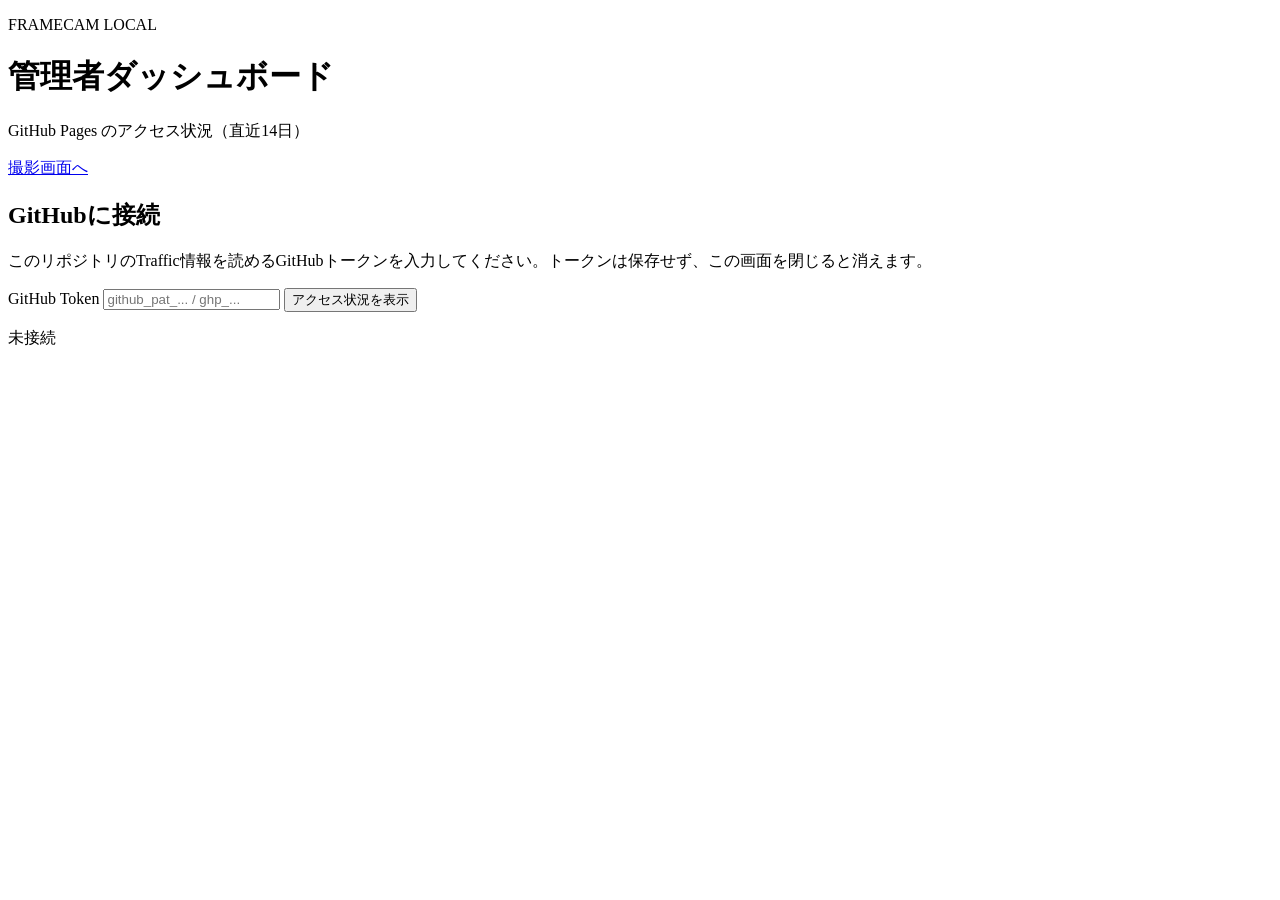
==== admin.html @ f6dfadf2 "Add FrameCam admin traffic dashboard" ====
<!doctype html>
<html lang="ja">
<head>
  <meta charset="utf-8" />
  <meta name="viewport" content="width=device-width,initial-scale=1,viewport-fit=cover" />
  <meta name="robots" content="noindex,nofollow,noarchive" />
  <meta name="theme-color" content="#0b0b0c" />
  <meta http-equiv="Content-Security-Policy" content="default-src 'none'; script-src 'self'; style-src 'self'; connect-src https://api.github.com; img-src 'none'; object-src 'none'; base-uri 'none'; form-action 'none';" />
  <title>FrameCam 管理者</title>
  <link rel="stylesheet" href="admin.css" />
</head>
<body>
  <main class="admin-shell">
    <header class="admin-head">
      <div>
        <p class="eyebrow">FRAMECAM LOCAL</p>
        <h1>管理者ダッシュボード</h1>
        <p class="sub">GitHub Pages のアクセス状況（直近14日）</p>
      </div>
      <a class="back-link" href="./">撮影画面へ</a>
    </header>

    <section class="panel auth-panel" aria-labelledby="authTitle">
      <div>
        <h2 id="authTitle">GitHubに接続</h2>
        <p>このリポジトリのTraffic情報を読めるGitHubトークンを入力してください。トークンは保存せず、この画面を閉じると消えます。</p>
      </div>
      <div class="auth-row">
        <label class="token-field">
          <span>GitHub Token</span>
          <input id="tokenInput" type="password" autocomplete="off" autocapitalize="off" spellcheck="false" placeholder="github_pat_... / ghp_..." />
        </label>
        <button id="loadBtn" class="primary" type="button">アクセス状況を表示</button>
      </div>
      <p id="authStatus" class="status" aria-live="polite">未接続</p>
    </section>

    <section id="dashboard" hidden>
      <div class="summary-grid">
        <article class="metric"><span>ページ閲覧</span><strong id="viewCount">—</strong><small id="viewUnique">—</small></article>
        <article class="metric"><span>ユニーク訪問者</span><strong id="uniqueVisitors">—</strong><small>GitHub集計値</small></article>
        <article class="metric"><span>リポジトリClone</span><strong id="cloneCount">—</strong><small id="cloneUnique">—</small></article>
        <article class="metric muted-metric"><span>現在利用中</span><strong>取得不可</strong><small>GitHub Trafficはリアルタイム接続数を提供しません</small></article>
      </div>

      <section class="panel">
        <div class="section-head">
          <div><h2>日別アクセス</h2><p>過去14日のページ閲覧数とユニーク訪問者数</p></div>
          <button id="refreshBtn" class="ghost" type="button">更新</button>
        </div>
        <div id="dailyChart" class="daily-chart" aria-label="日別アクセスグラフ"></div>
        <p id="updatedAt" class="updated"></p>
      </section>

      <div class="two-col">
        <section class="panel">
          <div class="section-head"><div><h2>参照元</h2><p>どこからアクセスされたか</p></div></div>
          <div class="table-wrap"><table><thead><tr><th>参照元</th><th>閲覧</th><th>Unique</th></tr></thead><tbody id="referrerBody"></tbody></table></div>
        </section>

        <section class="panel">
          <div class="section-head"><div><h2>よく見られたページ</h2><p>GitHubが集計した人気パス</p></div></div>
          <div class="table-wrap"><table><thead><tr><th>ページ</th><th>閲覧</th><th>Unique</th></tr></thead><tbody id="pathBody"></tbody></table></div>
        </section>
      </div>

      <section class="panel privacy-panel">
        <h2>この管理画面で分かる範囲</h2>
        <p>閲覧数・ユニーク訪問者数・参照元などの集計値を表示します。アクセスした個人名、IPアドレス、撮影画像、登録フレーム、撮影回数は取得しません。</p>
      </section>
    </section>
  </main>
  <script src="admin.js" defer></script>
</body>
</html>
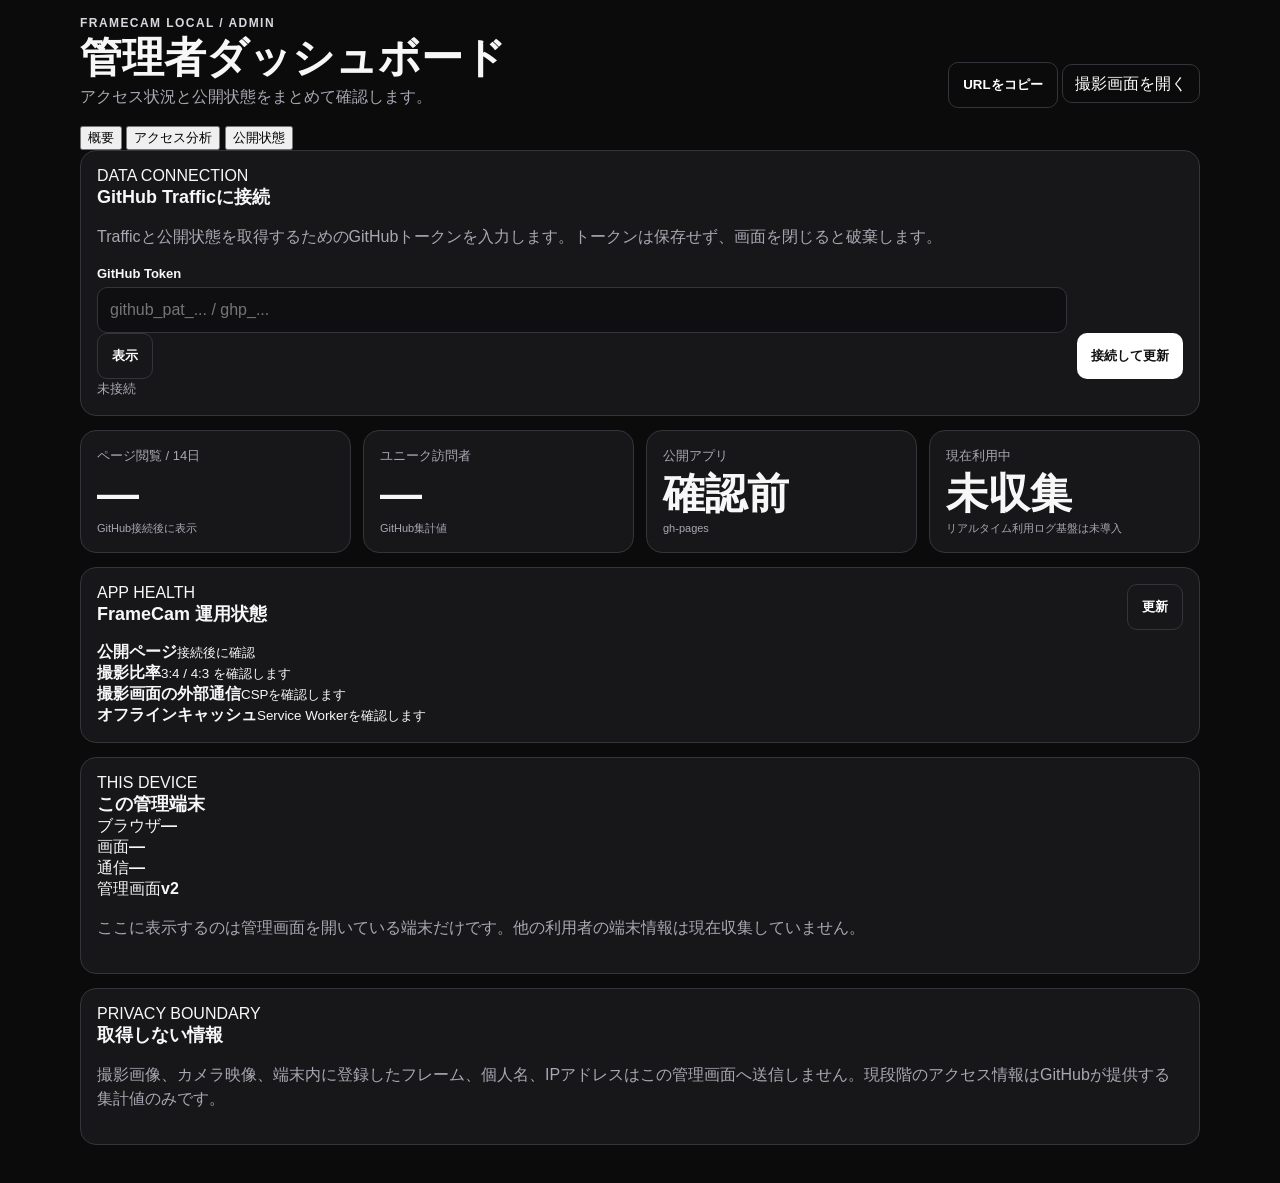
==== commit e68fc5c7: "Rebuild FrameCam admin dashboard v2" ====
--- a/admin.html
+++ b/admin.html
@@ -4,8 +4,8 @@
   <meta charset="utf-8" />
   <meta name="viewport" content="width=device-width,initial-scale=1,viewport-fit=cover" />
   <meta name="robots" content="noindex,nofollow,noarchive" />
-  <meta name="theme-color" content="#0b0b0c" />
-  <meta http-equiv="Content-Security-Policy" content="default-src 'none'; script-src 'self'; style-src 'self'; connect-src https://api.github.com; img-src 'none'; object-src 'none'; base-uri 'none'; form-action 'none';" />
+  <meta name="theme-color" content="#0d1117" />
+  <meta http-equiv="Content-Security-Policy" content="default-src 'none'; script-src 'self'; style-src 'self'; connect-src https://api.github.com; img-src 'none'; object-src 'none'; base-uri 'none'; form-action 'none'; frame-ancestors 'none';" />
   <title>FrameCam 管理者</title>
   <link rel="stylesheet" href="admin.css" />
 </head>
@@ -13,60 +13,144 @@
   <main class="admin-shell">
     <header class="admin-head">
       <div>
-        <p class="eyebrow">FRAMECAM LOCAL</p>
+        <div class="title-line"><span class="brand-dot"></span><p class="eyebrow">FRAMECAM LOCAL / ADMIN</p></div>
         <h1>管理者ダッシュボード</h1>
-        <p class="sub">GitHub Pages のアクセス状況（直近14日）</p>
+        <p class="sub">アクセス状況と公開状態をまとめて確認します。</p>
       </div>
-      <a class="back-link" href="./">撮影画面へ</a>
+      <div class="head-actions">
+        <button id="copyAppUrlBtn" class="ghost compact" type="button">URLをコピー</button>
+        <a class="back-link" href="./">撮影画面を開く</a>
+      </div>
     </header>
 
-    <section class="panel auth-panel" aria-labelledby="authTitle">
-      <div>
-        <h2 id="authTitle">GitHubに接続</h2>
-        <p>このリポジトリのTraffic情報を読めるGitHubトークンを入力してください。トークンは保存せず、この画面を閉じると消えます。</p>
+    <nav class="tabbar" aria-label="管理メニュー">
+      <button class="tab-btn active" type="button" data-tab="overview" aria-selected="true">概要</button>
+      <button class="tab-btn" type="button" data-tab="traffic" aria-selected="false">アクセス分析</button>
+      <button class="tab-btn" type="button" data-tab="system" aria-selected="false">公開状態</button>
+    </nav>
+
+    <section class="panel connection-panel" aria-labelledby="authTitle">
+      <div class="connection-copy">
+        <div class="section-kicker">DATA CONNECTION</div>
+        <h2 id="authTitle">GitHub Trafficに接続</h2>
+        <p>Trafficと公開状態を取得するためのGitHubトークンを入力します。トークンは保存せず、画面を閉じると破棄します。</p>
       </div>
       <div class="auth-row">
         <label class="token-field">
           <span>GitHub Token</span>
-          <input id="tokenInput" type="password" autocomplete="off" autocapitalize="off" spellcheck="false" placeholder="github_pat_... / ghp_..." />
+          <div class="token-input-row">
+            <input id="tokenInput" type="password" autocomplete="off" autocapitalize="off" spellcheck="false" placeholder="github_pat_... / ghp_..." />
+            <button id="toggleTokenBtn" class="ghost compact" type="button" aria-label="トークン表示切替">表示</button>
+          </div>
         </label>
-        <button id="loadBtn" class="primary" type="button">アクセス状況を表示</button>
+        <button id="loadBtn" class="primary" type="button">接続して更新</button>
+        <button id="disconnectBtn" class="ghost" type="button" hidden>切断</button>
       </div>
-      <p id="authStatus" class="status" aria-live="polite">未接続</p>
+      <div class="status-line">
+        <span id="connectionDot" class="status-dot"></span>
+        <p id="authStatus" class="status" aria-live="polite">未接続</p>
+      </div>
     </section>
 
-    <section id="dashboard" hidden>
+    <section id="tab-overview" class="tab-panel">
       <div class="summary-grid">
-        <article class="metric"><span>ページ閲覧</span><strong id="viewCount">—</strong><small id="viewUnique">—</small></article>
+        <article class="metric"><span>ページ閲覧 / 14日</span><strong id="viewCount">—</strong><small id="viewUnique">GitHub接続後に表示</small></article>
         <article class="metric"><span>ユニーク訪問者</span><strong id="uniqueVisitors">—</strong><small>GitHub集計値</small></article>
+        <article class="metric"><span>公開アプリ</span><strong id="releaseLabel">確認前</strong><small id="deployShort">gh-pages</small></article>
+        <article class="metric warn-metric"><span>現在利用中</span><strong>未収集</strong><small>リアルタイム利用ログ基盤は未導入</small></article>
+      </div>
+
+      <div class="overview-grid">
+        <section class="panel">
+          <div class="section-head"><div><div class="section-kicker">APP HEALTH</div><h2>FrameCam 運用状態</h2></div><button id="refreshBtn" class="ghost compact" type="button">更新</button></div>
+          <div class="health-list">
+            <div class="health-row"><span class="health-icon" id="publishHealthIcon"></span><div><strong>公開ページ</strong><small id="publishHealth">接続後に確認</small></div></div>
+            <div class="health-row"><span class="health-icon" id="ratioHealthIcon"></span><div><strong>撮影比率</strong><small id="ratioHealth">3:4 / 4:3 を確認します</small></div></div>
+            <div class="health-row"><span class="health-icon" id="privacyHealthIcon"></span><div><strong>撮影画面の外部通信</strong><small id="privacyHealth">CSPを確認します</small></div></div>
+            <div class="health-row"><span class="health-icon" id="cacheHealthIcon"></span><div><strong>オフラインキャッシュ</strong><small id="cacheHealth">Service Workerを確認します</small></div></div>
+          </div>
+        </section>
+
+        <section class="panel">
+          <div class="section-kicker">THIS DEVICE</div>
+          <h2>この管理端末</h2>
+          <div class="detail-list">
+            <div><span>ブラウザ</span><strong id="deviceBrowser">—</strong></div>
+            <div><span>画面</span><strong id="deviceScreen">—</strong></div>
+            <div><span>通信</span><strong id="deviceOnline">—</strong></div>
+            <div><span>管理画面</span><strong>v2</strong></div>
+          </div>
+          <p class="fine-note">ここに表示するのは管理画面を開いている端末だけです。他の利用者の端末情報は現在収集していません。</p>
+        </section>
+      </div>
+
+      <section class="panel notice-panel">
+        <div class="section-kicker">PRIVACY BOUNDARY</div>
+        <h2>取得しない情報</h2>
+        <p>撮影画像、カメラ映像、端末内に登録したフレーム、個人名、IPアドレスはこの管理画面へ送信しません。現段階のアクセス情報はGitHubが提供する集計値のみです。</p>
+      </section>
+    </section>
+
+    <section id="tab-traffic" class="tab-panel" hidden>
+      <div class="summary-grid traffic-summary">
+        <article class="metric"><span>ページ閲覧</span><strong id="trafficViewCount">—</strong><small>直近14日</small></article>
+        <article class="metric"><span>ユニーク</span><strong id="trafficUnique">—</strong><small>直近14日</small></article>
         <article class="metric"><span>リポジトリClone</span><strong id="cloneCount">—</strong><small id="cloneUnique">—</small></article>
-        <article class="metric muted-metric"><span>現在利用中</span><strong>取得不可</strong><small>GitHub Trafficはリアルタイム接続数を提供しません</small></article>
+        <article class="metric muted-metric"><span>リアルタイム</span><strong>対象外</strong><small>GitHub Trafficはリアルタイム接続数を提供しません</small></article>
       </div>
 
       <section class="panel">
-        <div class="section-head">
-          <div><h2>日別アクセス</h2><p>過去14日のページ閲覧数とユニーク訪問者数</p></div>
-          <button id="refreshBtn" class="ghost" type="button">更新</button>
-        </div>
+        <div class="section-head"><div><div class="section-kicker">LAST 14 DAYS</div><h2>日別アクセス</h2><p>白：閲覧数 / グレー：ユニーク訪問者</p></div></div>
         <div id="dailyChart" class="daily-chart" aria-label="日別アクセスグラフ"></div>
         <p id="updatedAt" class="updated"></p>
       </section>
 
       <div class="two-col">
         <section class="panel">
-          <div class="section-head"><div><h2>参照元</h2><p>どこからアクセスされたか</p></div></div>
-          <div class="table-wrap"><table><thead><tr><th>参照元</th><th>閲覧</th><th>Unique</th></tr></thead><tbody id="referrerBody"></tbody></table></div>
+          <div class="section-head"><div><div class="section-kicker">REFERRERS</div><h2>参照元</h2><p>どこからアクセスされたか</p></div></div>
+          <div class="table-wrap"><table><thead><tr><th>参照元</th><th>閲覧</th><th>Unique</th></tr></thead><tbody id="referrerBody"><tr class="empty-row"><td colspan="3">GitHub接続後に表示</td></tr></tbody></table></div>
+        </section>
+        <section class="panel">
+          <div class="section-head"><div><div class="section-kicker">POPULAR PATHS</div><h2>よく見られたページ</h2><p>GitHubが集計した人気パス</p></div></div>
+          <div class="table-wrap"><table><thead><tr><th>ページ</th><th>閲覧</th><th>Unique</th></tr></thead><tbody id="pathBody"><tr class="empty-row"><td colspan="3">GitHub接続後に表示</td></tr></tbody></table></div>
+        </section>
+      </div>
+    </section>
+
+    <section id="tab-system" class="tab-panel" hidden>
+      <div class="system-grid">
+        <section class="panel deploy-card">
+          <div class="section-kicker">DEPLOYMENT</div>
+          <h2>公開バージョン</h2>
+          <div class="release-number" id="systemRelease">—</div>
+          <div class="detail-list">
+            <div><span>公開ブランチ</span><strong>gh-pages</strong></div>
+            <div><span>最終更新</span><strong id="lastDeployAt">—</strong></div>
+            <div><span>Commit</span><strong id="lastDeploySha">—</strong></div>
+            <div><span>Cache</span><strong id="cacheVersion">—</strong></div>
+          </div>
+          <p id="lastDeployMessage" class="fine-note">GitHub接続後に取得します。</p>
         </section>
 
         <section class="panel">
-          <div class="section-head"><div><h2>よく見られたページ</h2><p>GitHubが集計した人気パス</p></div></div>
-          <div class="table-wrap"><table><thead><tr><th>ページ</th><th>閲覧</th><th>Unique</th></tr></thead><tbody id="pathBody"></tbody></table></div>
+          <div class="section-kicker">SECURITY</div>
+          <h2>公開ページの安全設定</h2>
+          <div class="health-list compact-list">
+            <div class="health-row"><span class="health-icon" id="sysConnectIcon"></span><div><strong>connect-src</strong><small id="sysConnectText">確認前</small></div></div>
+            <div class="health-row"><span class="health-icon" id="sysFrameIcon"></span><div><strong>フレーム処理</strong><small id="sysFrameText">確認前</small></div></div>
+            <div class="health-row"><span class="health-icon" id="sysRatioIcon"></span><div><strong>3:4撮影</strong><small id="sysRatioText">確認前</small></div></div>
+          </div>
         </section>
       </div>
 
-      <section class="panel privacy-panel">
-        <h2>この管理画面で分かる範囲</h2>
-        <p>閲覧数・ユニーク訪問者数・参照元などの集計値を表示します。アクセスした個人名、IPアドレス、撮影画像、登録フレーム、撮影回数は取得しません。</p>
+      <section class="panel roadmap-panel">
+        <div class="section-kicker">NEXT MANAGEMENT FEATURES</div>
+        <h2>今後ここへ追加する管理機能</h2>
+        <div class="roadmap-grid">
+          <div><strong>利用端末一覧</strong><span>匿名端末ID・最終アクセス・現在利用中</span><em>バックエンド導入後</em></div>
+          <div><strong>フレーム配布管理</strong><span>管理側からイベント用フレームを登録・公開</span><em>次段階</em></div>
+          <div><strong>利用ログ</strong><span>撮影画像を送らず、起動・撮影回数だけ集計</span><em>次段階</em></div>
+        </div>
       </section>
     </section>
   </main>
--- a/admin.css
+++ b/admin.css
@@ -0,0 +1 @@
+:root{--bg:#0b0b0c;--panel:#17171a;--panel2:#222227;--text:#f7f7f8;--muted:#a8a8b2;--line:#34343a;--good:#8fd19e;--bad:#ff9a96}*{box-sizing:border-box}html,body{margin:0;min-height:100%;background:var(--bg);color:var(--text);font-family:-apple-system,BlinkMacSystemFont,"Helvetica Neue",sans-serif}body{padding:max(16px,env(safe-area-inset-top)) 14px max(24px,env(safe-area-inset-bottom))}.admin-shell{width:min(1120px,100%);margin:0 auto}.admin-head{display:flex;align-items:flex-end;justify-content:space-between;gap:16px;margin-bottom:18px}.eyebrow{margin:0 0 6px;color:#d8d8df;font-size:12px;font-weight:800;letter-spacing:.12em}.admin-head h1{margin:0;font-size:clamp(26px,5vw,42px);line-height:1.05}.sub{margin:7px 0 0;color:var(--muted)}.back-link{color:#fff;text-decoration:none;border:1px solid var(--line);border-radius:10px;padding:10px 12px;white-space:nowrap}.panel{background:var(--panel);border:1px solid var(--line);border-radius:16px;padding:16px;margin-bottom:14px}.panel h2{margin:0;font-size:18px}.panel p{color:var(--muted);line-height:1.55}.auth-panel{display:grid;gap:14px}.auth-panel p{margin:6px 0 0}.auth-row{display:grid;grid-template-columns:minmax(0,1fr) auto;gap:10px;align-items:end}.token-field{display:grid;gap:6px}.token-field span{font-size:13px;font-weight:700}.token-field input{width:100%;min-height:46px;border:1px solid var(--line);border-radius:10px;background:#0f0f12;color:#fff;padding:11px 12px;font-size:16px}.primary,.ghost{min-height:46px;border-radius:10px;padding:10px 14px;font-weight:800}.primary{border:0;background:#fff;color:#111}.ghost{border:1px solid var(--line);background:transparent;color:#fff}.status{min-height:20px;margin:0!important;font-size:13px}.status.ok{color:var(--good)}.status.error{color:var(--bad)}.summary-grid{display:grid;grid-template-columns:repeat(4,minmax(0,1fr));gap:12px;margin-bottom:14px}.metric{background:var(--panel);border:1px solid var(--line);border-radius:16px;padding:16px;min-width:0}.metric span,.metric small{display:block;color:var(--muted)}.metric span{font-size:13px}.metric strong{display:block;margin:8px 0 6px;font-size:clamp(28px,5vw,42px);line-height:1}.metric small{font-size:11px;line-height:1.35}.muted-metric strong{font-size:24px;color:#d0d0d6}.section-head{display:flex;align-items:flex-start;justify-content:space-between;gap:12px;margin-bottom:12px}.section-head p{margin:4px 0 0;font-size:12px}.daily-chart{display:grid;grid-template-columns:repeat(14,minmax(20px,1fr));gap:7px;align-items:end;min-height:240px;padding:12px 0 0;overflow-x:auto}.day-col{display:grid;grid-template-rows:1fr auto auto;gap:5px;min-width:28px;height:220px}.bar-area{display:flex;align-items:flex-end;justify-content:center;gap:3px;height:170px}.bar{width:42%;min-width:5px;border-radius:5px 5px 2px 2px;background:#f4f4f5}.bar.unique{background:#85858f}.bar.zero{min-height:2px;opacity:.25}.day-value{font-size:9px;color:#d9d9de;text-align:center}.day-label{font-size:9px;color:var(--muted);text-align:center;white-space:nowrap}.updated{margin:8px 0 0!important;font-size:11px;text-align:right}.two-col{display:grid;grid-template-columns:1fr 1fr;gap:14px}.table-wrap{overflow:auto}table{width:100%;border-collapse:collapse;font-size:13px}th,td{padding:10px 8px;border-bottom:1px solid #2b2b31;text-align:left}th{color:var(--muted);font-size:11px}th:nth-child(n+2),td:nth-child(n+2){text-align:right}td:first-child{max-width:280px;overflow-wrap:anywhere}.empty-row td{text-align:center!important;color:var(--muted);padding:20px}.privacy-panel{background:#101519;border-color:#25323b}.privacy-panel p{margin-bottom:0;color:#cdd9df}@media(max-width:800px){.summary-grid{grid-template-columns:1fr 1fr}.two-col{grid-template-columns:1fr}.admin-head{align-items:flex-start}.auth-row{grid-template-columns:1fr}.primary{width:100%}}@media(max-width:480px){body{padding-left:10px;padding-right:10px}.admin-head{display:grid}.back-link{justify-self:start}.summary-grid{grid-template-columns:1fr 1fr;gap:8px}.metric{padding:13px}.daily-chart{gap:5px}.panel{padding:13px}}
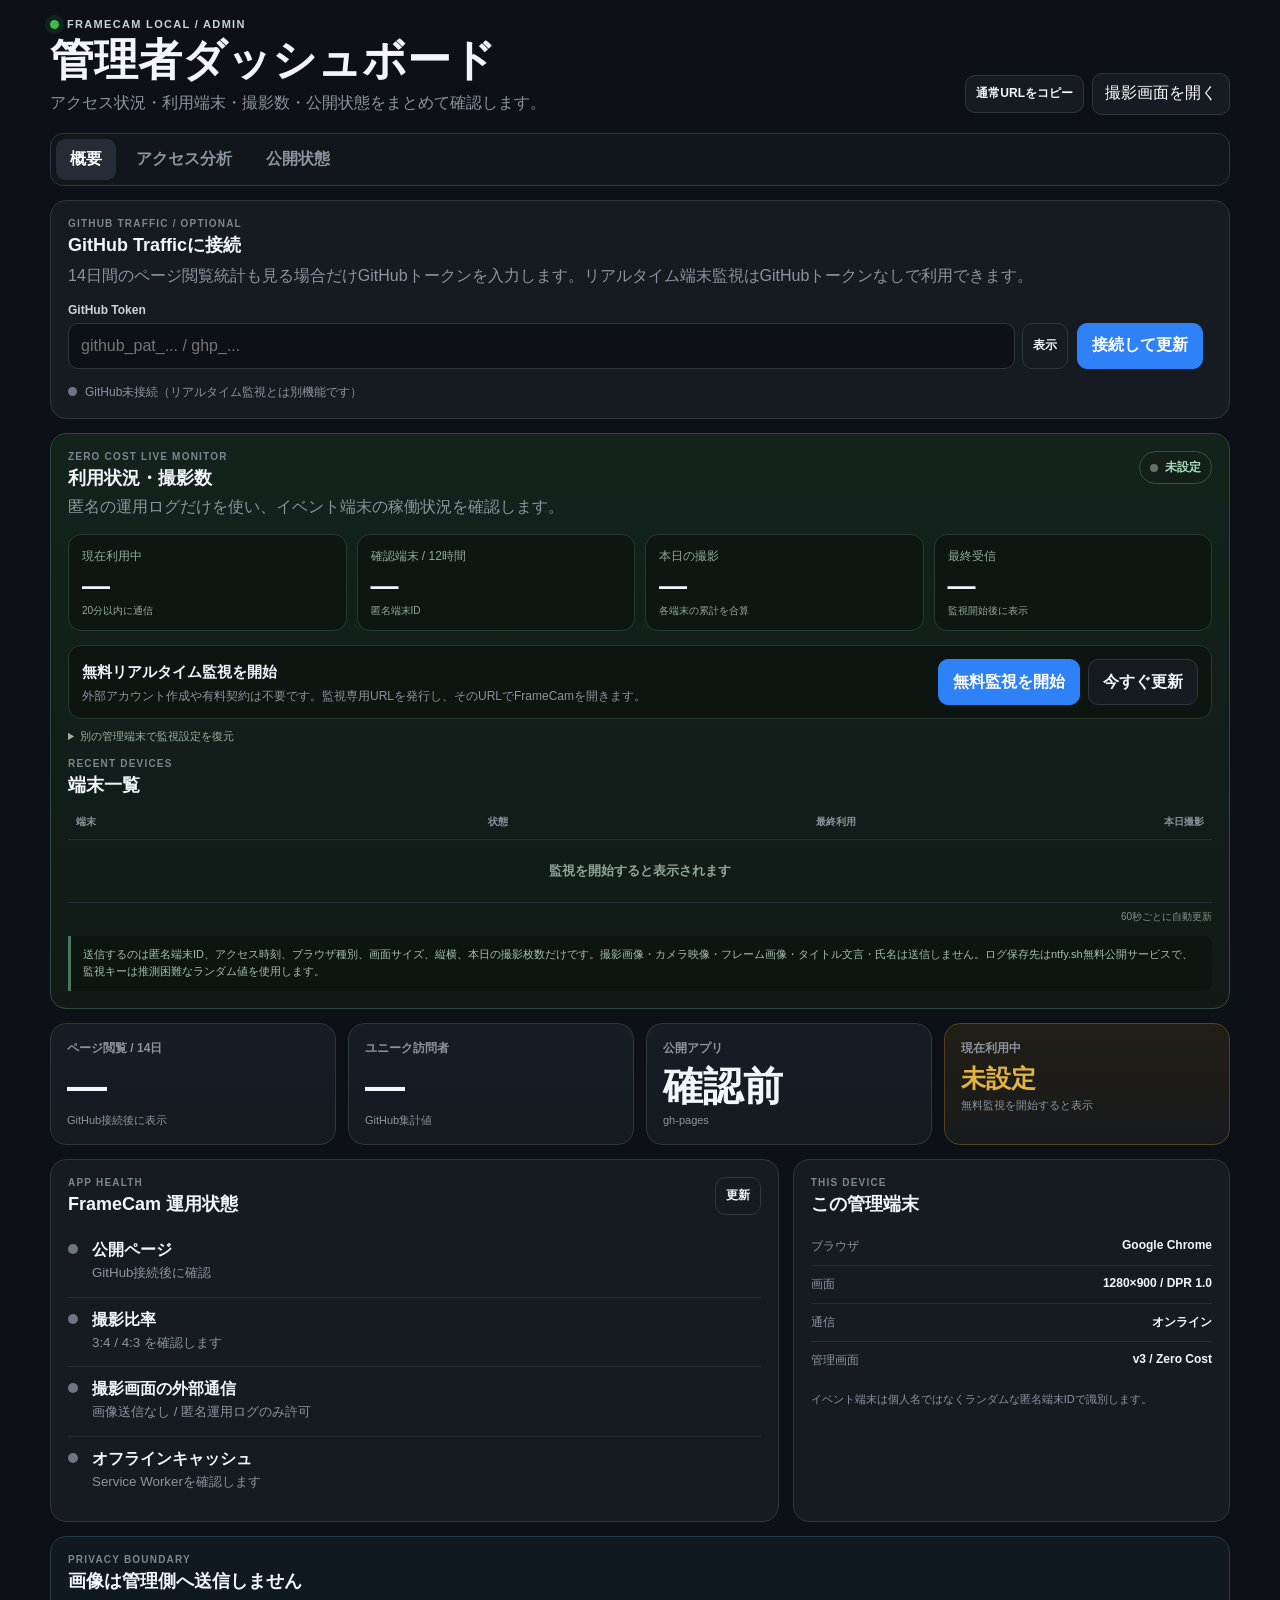
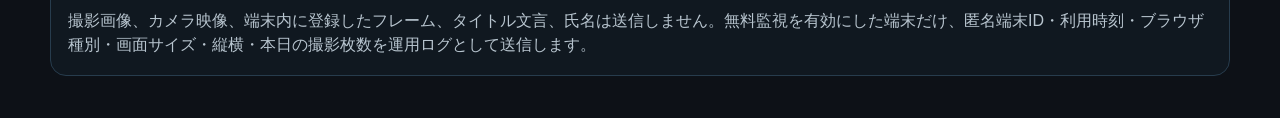
==== commit 17cdf344: "Make admin dashboard usable with zero-cost live monitoring" ====
--- a/admin.html
+++ b/admin.html
@@ -5,9 +5,10 @@
   <meta name="viewport" content="width=device-width,initial-scale=1,viewport-fit=cover" />
   <meta name="robots" content="noindex,nofollow,noarchive" />
   <meta name="theme-color" content="#0d1117" />
-  <meta http-equiv="Content-Security-Policy" content="default-src 'none'; script-src 'self'; style-src 'self'; connect-src https://api.github.com; img-src 'none'; object-src 'none'; base-uri 'none'; form-action 'none'; frame-ancestors 'none';" />
+  <meta http-equiv="Content-Security-Policy" content="default-src 'none'; script-src 'self'; style-src 'self'; connect-src https://api.github.com https://ntfy.sh; img-src 'none'; object-src 'none'; base-uri 'none'; form-action 'none'; frame-ancestors 'none';" />
   <title>FrameCam 管理者</title>
   <link rel="stylesheet" href="admin.css" />
+  <link rel="stylesheet" href="admin-live.css" />
 </head>
 <body>
   <main class="admin-shell">
@@ -15,10 +16,10 @@
       <div>
         <div class="title-line"><span class="brand-dot"></span><p class="eyebrow">FRAMECAM LOCAL / ADMIN</p></div>
         <h1>管理者ダッシュボード</h1>
-        <p class="sub">アクセス状況と公開状態をまとめて確認します。</p>
+        <p class="sub">アクセス状況・利用端末・撮影数・公開状態をまとめて確認します。</p>
       </div>
       <div class="head-actions">
-        <button id="copyAppUrlBtn" class="ghost compact" type="button">URLをコピー</button>
+        <button id="copyAppUrlBtn" class="ghost compact" type="button">通常URLをコピー</button>
         <a class="back-link" href="./">撮影画面を開く</a>
       </div>
     </header>
@@ -31,9 +32,9 @@
 
     <section class="panel connection-panel" aria-labelledby="authTitle">
       <div class="connection-copy">
-        <div class="section-kicker">DATA CONNECTION</div>
+        <div class="section-kicker">GITHUB TRAFFIC / OPTIONAL</div>
         <h2 id="authTitle">GitHub Trafficに接続</h2>
-        <p>Trafficと公開状態を取得するためのGitHubトークンを入力します。トークンは保存せず、画面を閉じると破棄します。</p>
+        <p>14日間のページ閲覧統計も見る場合だけGitHubトークンを入力します。リアルタイム端末監視はGitHubトークンなしで利用できます。</p>
       </div>
       <div class="auth-row">
         <label class="token-field">
@@ -48,7 +49,7 @@
       </div>
       <div class="status-line">
         <span id="connectionDot" class="status-dot"></span>
-        <p id="authStatus" class="status" aria-live="polite">未接続</p>
+        <p id="authStatus" class="status" aria-live="polite">GitHub未接続（リアルタイム監視とは別機能です）</p>
       </div>
     </section>
 
@@ -57,16 +58,16 @@
         <article class="metric"><span>ページ閲覧 / 14日</span><strong id="viewCount">—</strong><small id="viewUnique">GitHub接続後に表示</small></article>
         <article class="metric"><span>ユニーク訪問者</span><strong id="uniqueVisitors">—</strong><small>GitHub集計値</small></article>
         <article class="metric"><span>公開アプリ</span><strong id="releaseLabel">確認前</strong><small id="deployShort">gh-pages</small></article>
-        <article class="metric warn-metric"><span>現在利用中</span><strong>未収集</strong><small>リアルタイム利用ログ基盤は未導入</small></article>
+        <article class="metric warn-metric"><span>現在利用中</span><strong>未設定</strong><small>無料監視を開始すると表示</small></article>
       </div>
 
       <div class="overview-grid">
         <section class="panel">
           <div class="section-head"><div><div class="section-kicker">APP HEALTH</div><h2>FrameCam 運用状態</h2></div><button id="refreshBtn" class="ghost compact" type="button">更新</button></div>
           <div class="health-list">
-            <div class="health-row"><span class="health-icon" id="publishHealthIcon"></span><div><strong>公開ページ</strong><small id="publishHealth">接続後に確認</small></div></div>
+            <div class="health-row"><span class="health-icon" id="publishHealthIcon"></span><div><strong>公開ページ</strong><small id="publishHealth">GitHub接続後に確認</small></div></div>
             <div class="health-row"><span class="health-icon" id="ratioHealthIcon"></span><div><strong>撮影比率</strong><small id="ratioHealth">3:4 / 4:3 を確認します</small></div></div>
-            <div class="health-row"><span class="health-icon" id="privacyHealthIcon"></span><div><strong>撮影画面の外部通信</strong><small id="privacyHealth">CSPを確認します</small></div></div>
+            <div class="health-row"><span class="health-icon" id="privacyHealthIcon"></span><div><strong>撮影画面の外部通信</strong><small id="privacyHealth">画像送信なし / 匿名運用ログのみ許可</small></div></div>
             <div class="health-row"><span class="health-icon" id="cacheHealthIcon"></span><div><strong>オフラインキャッシュ</strong><small id="cacheHealth">Service Workerを確認します</small></div></div>
           </div>
         </section>
@@ -78,16 +79,16 @@
             <div><span>ブラウザ</span><strong id="deviceBrowser">—</strong></div>
             <div><span>画面</span><strong id="deviceScreen">—</strong></div>
             <div><span>通信</span><strong id="deviceOnline">—</strong></div>
-            <div><span>管理画面</span><strong>v2</strong></div>
+            <div><span>管理画面</span><strong>v3 / Zero Cost</strong></div>
           </div>
-          <p class="fine-note">ここに表示するのは管理画面を開いている端末だけです。他の利用者の端末情報は現在収集していません。</p>
+          <p class="fine-note">イベント端末は個人名ではなくランダムな匿名端末IDで識別します。</p>
         </section>
       </div>
 
       <section class="panel notice-panel">
         <div class="section-kicker">PRIVACY BOUNDARY</div>
-        <h2>取得しない情報</h2>
-        <p>撮影画像、カメラ映像、端末内に登録したフレーム、個人名、IPアドレスはこの管理画面へ送信しません。現段階のアクセス情報はGitHubが提供する集計値のみです。</p>
+        <h2>画像は管理側へ送信しません</h2>
+        <p>撮影画像、カメラ映像、端末内に登録したフレーム、タイトル文言、氏名は送信しません。無料監視を有効にした端末だけ、匿名端末ID・利用時刻・ブラウザ種別・画面サイズ・縦横・本日の撮影枚数を運用ログとして送信します。</p>
       </section>
     </section>
 
@@ -96,7 +97,7 @@
         <article class="metric"><span>ページ閲覧</span><strong id="trafficViewCount">—</strong><small>直近14日</small></article>
         <article class="metric"><span>ユニーク</span><strong id="trafficUnique">—</strong><small>直近14日</small></article>
         <article class="metric"><span>リポジトリClone</span><strong id="cloneCount">—</strong><small id="cloneUnique">—</small></article>
-        <article class="metric muted-metric"><span>リアルタイム</span><strong>対象外</strong><small>GitHub Trafficはリアルタイム接続数を提供しません</small></article>
+        <article class="metric muted-metric"><span>リアルタイム</span><strong>未設定</strong><small>無料監視を開始すると表示</small></article>
       </div>
 
       <section class="panel">
@@ -136,7 +137,7 @@
           <div class="section-kicker">SECURITY</div>
           <h2>公開ページの安全設定</h2>
           <div class="health-list compact-list">
-            <div class="health-row"><span class="health-icon" id="sysConnectIcon"></span><div><strong>connect-src</strong><small id="sysConnectText">確認前</small></div></div>
+            <div class="health-row"><span class="health-icon" id="sysConnectIcon"></span><div><strong>connect-src</strong><small id="sysConnectText">ntfy.shのみ許可（匿名運用ログ）</small></div></div>
             <div class="health-row"><span class="health-icon" id="sysFrameIcon"></span><div><strong>フレーム処理</strong><small id="sysFrameText">確認前</small></div></div>
             <div class="health-row"><span class="health-icon" id="sysRatioIcon"></span><div><strong>3:4撮影</strong><small id="sysRatioText">確認前</small></div></div>
           </div>
@@ -144,16 +145,17 @@
       </div>
 
       <section class="panel roadmap-panel">
-        <div class="section-kicker">NEXT MANAGEMENT FEATURES</div>
-        <h2>今後ここへ追加する管理機能</h2>
+        <div class="section-kicker">MANAGEMENT FEATURES</div>
+        <h2>管理機能の状態</h2>
         <div class="roadmap-grid">
-          <div><strong>利用端末一覧</strong><span>匿名端末ID・最終アクセス・現在利用中</span><em>バックエンド導入後</em></div>
+          <div><strong>利用端末一覧</strong><span>匿名端末ID・最終アクセス・現在利用中</span><em>導入済み / 0円</em></div>
           <div><strong>フレーム配布管理</strong><span>管理側からイベント用フレームを登録・公開</span><em>次段階</em></div>
-          <div><strong>利用ログ</strong><span>撮影画像を送らず、起動・撮影回数だけ集計</span><em>次段階</em></div>
+          <div><strong>利用ログ</strong><span>撮影画像を送らず、起動・撮影回数だけ集計</span><em>導入済み / 0円</em></div>
         </div>
       </section>
     </section>
   </main>
   <script src="admin.js" defer></script>
+  <script src="admin-live.js" defer></script>
 </body>
 </html>
--- a/admin.css
+++ b/admin.css
@@ -1 +1 @@
-:root{--bg:#0b0b0c;--panel:#17171a;--panel2:#222227;--text:#f7f7f8;--muted:#a8a8b2;--line:#34343a;--good:#8fd19e;--bad:#ff9a96}*{box-sizing:border-box}html,body{margin:0;min-height:100%;background:var(--bg);color:var(--text);font-family:-apple-system,BlinkMacSystemFont,"Helvetica Neue",sans-serif}body{padding:max(16px,env(safe-area-inset-top)) 14px max(24px,env(safe-area-inset-bottom))}.admin-shell{width:min(1120px,100%);margin:0 auto}.admin-head{display:flex;align-items:flex-end;justify-content:space-between;gap:16px;margin-bottom:18px}.eyebrow{margin:0 0 6px;color:#d8d8df;font-size:12px;font-weight:800;letter-spacing:.12em}.admin-head h1{margin:0;font-size:clamp(26px,5vw,42px);line-height:1.05}.sub{margin:7px 0 0;color:var(--muted)}.back-link{color:#fff;text-decoration:none;border:1px solid var(--line);border-radius:10px;padding:10px 12px;white-space:nowrap}.panel{background:var(--panel);border:1px solid var(--line);border-radius:16px;padding:16px;margin-bottom:14px}.panel h2{margin:0;font-size:18px}.panel p{color:var(--muted);line-height:1.55}.auth-panel{display:grid;gap:14px}.auth-panel p{margin:6px 0 0}.auth-row{display:grid;grid-template-columns:minmax(0,1fr) auto;gap:10px;align-items:end}.token-field{display:grid;gap:6px}.token-field span{font-size:13px;font-weight:700}.token-field input{width:100%;min-height:46px;border:1px solid var(--line);border-radius:10px;background:#0f0f12;color:#fff;padding:11px 12px;font-size:16px}.primary,.ghost{min-height:46px;border-radius:10px;padding:10px 14px;font-weight:800}.primary{border:0;background:#fff;color:#111}.ghost{border:1px solid var(--line);background:transparent;color:#fff}.status{min-height:20px;margin:0!important;font-size:13px}.status.ok{color:var(--good)}.status.error{color:var(--bad)}.summary-grid{display:grid;grid-template-columns:repeat(4,minmax(0,1fr));gap:12px;margin-bottom:14px}.metric{background:var(--panel);border:1px solid var(--line);border-radius:16px;padding:16px;min-width:0}.metric span,.metric small{display:block;color:var(--muted)}.metric span{font-size:13px}.metric strong{display:block;margin:8px 0 6px;font-size:clamp(28px,5vw,42px);line-height:1}.metric small{font-size:11px;line-height:1.35}.muted-metric strong{font-size:24px;color:#d0d0d6}.section-head{display:flex;align-items:flex-start;justify-content:space-between;gap:12px;margin-bottom:12px}.section-head p{margin:4px 0 0;font-size:12px}.daily-chart{display:grid;grid-template-columns:repeat(14,minmax(20px,1fr));gap:7px;align-items:end;min-height:240px;padding:12px 0 0;overflow-x:auto}.day-col{display:grid;grid-template-rows:1fr auto auto;gap:5px;min-width:28px;height:220px}.bar-area{display:flex;align-items:flex-end;justify-content:center;gap:3px;height:170px}.bar{width:42%;min-width:5px;border-radius:5px 5px 2px 2px;background:#f4f4f5}.bar.unique{background:#85858f}.bar.zero{min-height:2px;opacity:.25}.day-value{font-size:9px;color:#d9d9de;text-align:center}.day-label{font-size:9px;color:var(--muted);text-align:center;white-space:nowrap}.updated{margin:8px 0 0!important;font-size:11px;text-align:right}.two-col{display:grid;grid-template-columns:1fr 1fr;gap:14px}.table-wrap{overflow:auto}table{width:100%;border-collapse:collapse;font-size:13px}th,td{padding:10px 8px;border-bottom:1px solid #2b2b31;text-align:left}th{color:var(--muted);font-size:11px}th:nth-child(n+2),td:nth-child(n+2){text-align:right}td:first-child{max-width:280px;overflow-wrap:anywhere}.empty-row td{text-align:center!important;color:var(--muted);padding:20px}.privacy-panel{background:#101519;border-color:#25323b}.privacy-panel p{margin-bottom:0;color:#cdd9df}@media(max-width:800px){.summary-grid{grid-template-columns:1fr 1fr}.two-col{grid-template-columns:1fr}.admin-head{align-items:flex-start}.auth-row{grid-template-columns:1fr}.primary{width:100%}}@media(max-width:480px){body{padding-left:10px;padding-right:10px}.admin-head{display:grid}.back-link{justify-self:start}.summary-grid{grid-template-columns:1fr 1fr;gap:8px}.metric{padding:13px}.daily-chart{gap:5px}.panel{padding:13px}}
+:root{--bg:#0d1117;--panel:#161b22;--panel2:#1f2630;--text:#f0f6fc;--muted:#8b949e;--line:#30363d;--accent:#2f81f7;--good:#3fb950;--warn:#d29922;--bad:#f85149}*{box-sizing:border-box}html,body{margin:0;min-height:100%;background:var(--bg);color:var(--text);font-family:-apple-system,BlinkMacSystemFont,"Helvetica Neue",Arial,sans-serif}body{padding:max(18px,env(safe-area-inset-top)) 14px max(28px,env(safe-area-inset-bottom))}.admin-shell{width:min(1180px,100%);margin:0 auto}.admin-head{display:flex;align-items:flex-end;justify-content:space-between;gap:18px;margin-bottom:18px}.title-line{display:flex;align-items:center;gap:8px}.brand-dot{width:9px;height:9px;border-radius:50%;background:var(--good);box-shadow:0 0 0 5px rgba(63,185,80,.11)}.eyebrow{margin:0;color:#c9d1d9;font-size:11px;font-weight:800;letter-spacing:.12em}.admin-head h1{margin:7px 0 0;font-size:clamp(28px,5vw,44px);line-height:1.04}.sub{margin:8px 0 0;color:var(--muted);line-height:1.5}.head-actions{display:flex;gap:8px;align-items:center}.back-link,.ghost,.primary,.tab-btn{font:inherit}.back-link{display:inline-flex;align-items:center;justify-content:center;min-height:42px;color:#fff;text-decoration:none;border:1px solid var(--line);border-radius:10px;padding:9px 12px;white-space:nowrap;background:#161b22}.tabbar{display:flex;gap:6px;padding:5px;margin-bottom:14px;background:#11161d;border:1px solid var(--line);border-radius:13px;overflow:auto}.tab-btn{border:0;background:transparent;color:var(--muted);border-radius:9px;padding:10px 14px;font-weight:800;white-space:nowrap}.tab-btn.active{background:#252c36;color:#fff}.tab-panel[hidden]{display:none!important}.panel{background:var(--panel);border:1px solid var(--line);border-radius:16px;padding:17px;margin-bottom:14px}.panel h2{margin:4px 0 0;font-size:18px}.panel p{color:var(--muted);line-height:1.55}.section-kicker{font-size:10px;font-weight:900;letter-spacing:.12em;color:#7d8590}.connection-panel{display:grid;gap:14px}.connection-copy p{margin:7px 0 0}.auth-row{display:grid;grid-template-columns:minmax(0,1fr) auto auto;gap:9px;align-items:end}.token-field{display:grid;gap:6px}.token-field>span{font-size:12px;font-weight:800;color:#c9d1d9}.token-input-row{display:grid;grid-template-columns:minmax(0,1fr) auto;gap:7px}.token-field input{width:100%;min-height:46px;border:1px solid var(--line);border-radius:10px;background:#0d1117;color:#fff;padding:11px 12px;font-size:16px;outline:none}.token-field input:focus{border-color:#58a6ff;box-shadow:0 0 0 3px rgba(47,129,247,.16)}.primary,.ghost{min-height:46px;border-radius:10px;padding:10px 14px;font-weight:800;cursor:pointer}.primary{border:1px solid #2f81f7;background:#2f81f7;color:white}.ghost{border:1px solid var(--line);background:#161b22;color:#f0f6fc}.compact{min-height:38px;padding:7px 10px;font-size:12px}.primary:disabled,.ghost:disabled{opacity:.5;cursor:default}.status-line{display:flex;align-items:center;gap:8px}.status-dot{width:9px;height:9px;border-radius:50%;background:#6e7681}.status-dot.ok{background:var(--good);box-shadow:0 0 0 4px rgba(63,185,80,.1)}.status-dot.error{background:var(--bad)}.status{margin:0!important;font-size:12px}.status.ok{color:#7ee787}.status.error{color:#ff7b72}.summary-grid{display:grid;grid-template-columns:repeat(4,minmax(0,1fr));gap:12px;margin-bottom:14px}.metric{background:linear-gradient(180deg,#171d25,#151a21);border:1px solid var(--line);border-radius:16px;padding:16px;min-width:0}.metric span,.metric small{display:block;color:var(--muted)}.metric span{font-size:12px;font-weight:700}.metric strong{display:block;margin:9px 0 7px;font-size:clamp(26px,4vw,40px);line-height:1;overflow-wrap:anywhere}.metric small{font-size:11px;line-height:1.4}.warn-metric{border-color:#51431d;background:linear-gradient(180deg,#211e15,#181a1d)}.warn-metric strong{font-size:25px;color:#e3b341}.muted-metric strong{font-size:24px;color:#c9d1d9}.overview-grid,.system-grid{display:grid;grid-template-columns:1.25fr .75fr;gap:14px}.section-head{display:flex;align-items:flex-start;justify-content:space-between;gap:12px;margin-bottom:12px}.section-head p{margin:5px 0 0;font-size:12px}.health-list{display:grid;gap:2px;margin-top:12px}.health-row{display:grid;grid-template-columns:14px 1fr;gap:10px;padding:12px 0;border-top:1px solid #262c34}.health-row:first-child{border-top:0}.health-row strong,.health-row small{display:block}.health-row small{margin-top:3px;color:var(--muted);line-height:1.4}.health-icon{width:10px;height:10px;border-radius:50%;background:#6e7681;margin-top:4px}.health-icon.ok{background:var(--good)}.health-icon.warn{background:var(--warn)}.health-icon.error{background:var(--bad)}.detail-list{display:grid;margin-top:12px}.detail-list>div{display:grid;grid-template-columns:1fr minmax(0,1.5fr);gap:10px;padding:10px 0;border-top:1px solid #262c34}.detail-list>div:first-child{border-top:0}.detail-list span{color:var(--muted);font-size:12px}.detail-list strong{text-align:right;font-size:12px;overflow-wrap:anywhere}.fine-note{font-size:11px!important;margin:12px 0 0!important}.notice-panel{background:#101820;border-color:#273c4d}.notice-panel p{margin-bottom:0;color:#b8c5cf}.daily-chart{display:grid;grid-template-columns:repeat(14,minmax(24px,1fr));gap:7px;align-items:end;min-height:250px;padding:10px 0 0;overflow-x:auto}.day-col{display:grid;grid-template-rows:1fr auto auto;gap:5px;min-width:29px;height:225px}.bar-area{display:flex;align-items:flex-end;justify-content:center;gap:3px;height:172px}.bar{width:42%;min-width:5px;border-radius:5px 5px 2px 2px;background:#f0f6fc}.bar.unique{background:#6e7681}.bar.zero{min-height:2px;opacity:.3}.day-value{font-size:9px;color:#c9d1d9;text-align:center}.day-label{font-size:9px;color:var(--muted);text-align:center;white-space:nowrap}.updated{margin:9px 0 0!important;font-size:11px;text-align:right}.two-col{display:grid;grid-template-columns:1fr 1fr;gap:14px}.table-wrap{overflow:auto}table{width:100%;border-collapse:collapse;font-size:13px}th,td{padding:10px 8px;border-bottom:1px solid #262c34;text-align:left}th{color:var(--muted);font-size:10px;text-transform:none}th:nth-child(n+2),td:nth-child(n+2){text-align:right}td:first-child{max-width:300px;overflow-wrap:anywhere}.empty-row td{text-align:center!important;color:var(--muted);padding:22px}.release-number{font-size:clamp(34px,6vw,58px);font-weight:900;margin:13px 0 8px;letter-spacing:-.04em}.compact-list{margin-top:14px}.roadmap-grid{display:grid;grid-template-columns:repeat(3,1fr);gap:10px;margin-top:14px}.roadmap-grid>div{background:#11161d;border:1px solid #262c34;border-radius:12px;padding:13px}.roadmap-grid strong,.roadmap-grid span,.roadmap-grid em{display:block}.roadmap-grid span{color:var(--muted);font-size:12px;line-height:1.45;margin:7px 0 10px}.roadmap-grid em{font-style:normal;color:#e3b341;font-size:10px;font-weight:800}.deploy-card{min-width:0}@media(max-width:850px){.summary-grid{grid-template-columns:1fr 1fr}.overview-grid,.system-grid,.two-col{grid-template-columns:1fr}.roadmap-grid{grid-template-columns:1fr}.auth-row{grid-template-columns:1fr 1fr}.token-field{grid-column:1/-1}.admin-head{align-items:flex-start}}@media(max-width:560px){body{padding-left:10px;padding-right:10px}.admin-head{display:grid}.head-actions{width:100%}.head-actions>*{flex:1}.summary-grid{grid-template-columns:1fr 1fr;gap:8px}.metric{padding:13px}.metric strong{font-size:27px}.panel{padding:14px}.auth-row{grid-template-columns:1fr}.token-field{grid-column:auto}.tabbar{position:sticky;top:0;z-index:20;background:rgba(13,17,23,.94);backdrop-filter:blur(12px);-webkit-backdrop-filter:blur(12px)}.daily-chart{gap:5px}.detail-list>div{grid-template-columns:1fr}.detail-list strong{text-align:left}.connection-panel{padding-bottom:15px}}
--- a/admin-live.css
+++ b/admin-live.css
@@ -0,0 +1 @@
+.live-monitor-panel{border-color:#294b3b;background:linear-gradient(180deg,#13231c,#111a17)}.live-head{display:flex;align-items:flex-start;justify-content:space-between;gap:16px;margin-bottom:14px}.live-head p{margin:5px 0 0}.live-state{display:inline-flex;align-items:center;gap:7px;padding:7px 10px;border:1px solid #355443;border-radius:999px;color:#a9dcb9;background:#122019;font-size:12px;font-weight:800;white-space:nowrap}.live-state::before{content:"";width:8px;height:8px;border-radius:50%;background:#637168}.live-state.on::before{background:#64d78a;box-shadow:0 0 0 4px rgba(100,215,138,.12)}.live-state.error::before{background:#ff9a96}.live-metrics{display:grid;grid-template-columns:repeat(4,minmax(0,1fr));gap:10px;margin:0 0 14px}.live-metric{background:#0e1612;border:1px solid #263b31;border-radius:13px;padding:13px}.live-metric span,.live-metric small{display:block;color:#93a99b}.live-metric span{font-size:12px}.live-metric strong{display:block;margin:7px 0 4px;font-size:28px;line-height:1}.live-metric small{font-size:10px;line-height:1.35}.live-setup{display:grid;grid-template-columns:minmax(0,1fr) auto;gap:12px;align-items:end;padding:13px;border-radius:13px;background:#0d1511;border:1px solid #24382e}.live-setup-copy h3{margin:0 0 5px;font-size:15px}.live-setup-copy p{margin:0;font-size:12px}.live-actions{display:flex;gap:8px;flex-wrap:wrap;justify-content:flex-end}.live-url-wrap{display:grid;grid-template-columns:minmax(0,1fr) auto;gap:8px;margin-top:12px}.live-url-wrap input,.live-restore-row input{width:100%;min-height:42px;border:1px solid #30453a;border-radius:9px;background:#0a100d;color:#dfe9e2;padding:9px 10px;font-size:12px}.live-url-help{margin:7px 0 0!important;font-size:11px!important}.live-device-section{margin-top:14px}.live-device-section .section-head{margin-bottom:8px}.live-device-table td:first-child{font-weight:750}.live-device-table .active-now{color:#8fd19e}.live-device-table .offline-now{color:#a8a8b2}.device-id-chip{display:inline-block;padding:3px 6px;border-radius:6px;background:#1c2c24;color:#cbe7d4;font-family:ui-monospace,SFMono-Regular,Menlo,monospace;font-size:10px}.live-empty{padding:22px!important;text-align:center!important;color:#91a49a!important}.live-privacy-note{margin-top:12px;padding:10px 12px;border-left:3px solid #4a755e;background:#0c1510;border-radius:0 8px 8px 0;color:#a9bdb1;font-size:11px;line-height:1.55}.live-restore{margin-top:10px}.live-restore summary{cursor:pointer;color:#9cb0a4;font-size:11px}.live-restore-row{display:grid;grid-template-columns:minmax(0,1fr) auto;gap:8px;margin-top:8px}.live-refresh-note{font-size:10px;color:#81948a;text-align:right;margin-top:7px}@media(max-width:800px){.live-metrics{grid-template-columns:1fr 1fr}.live-setup{grid-template-columns:1fr}.live-actions{justify-content:flex-start}}@media(max-width:520px){.live-head{display:grid}.live-state{justify-self:start}.live-metrics{grid-template-columns:1fr 1fr;gap:7px}.live-url-wrap,.live-restore-row{grid-template-columns:1fr}.live-url-wrap button,.live-restore-row button{width:100%}.live-actions{display:grid;grid-template-columns:1fr 1fr;width:100%}.live-actions button{width:100%}}
